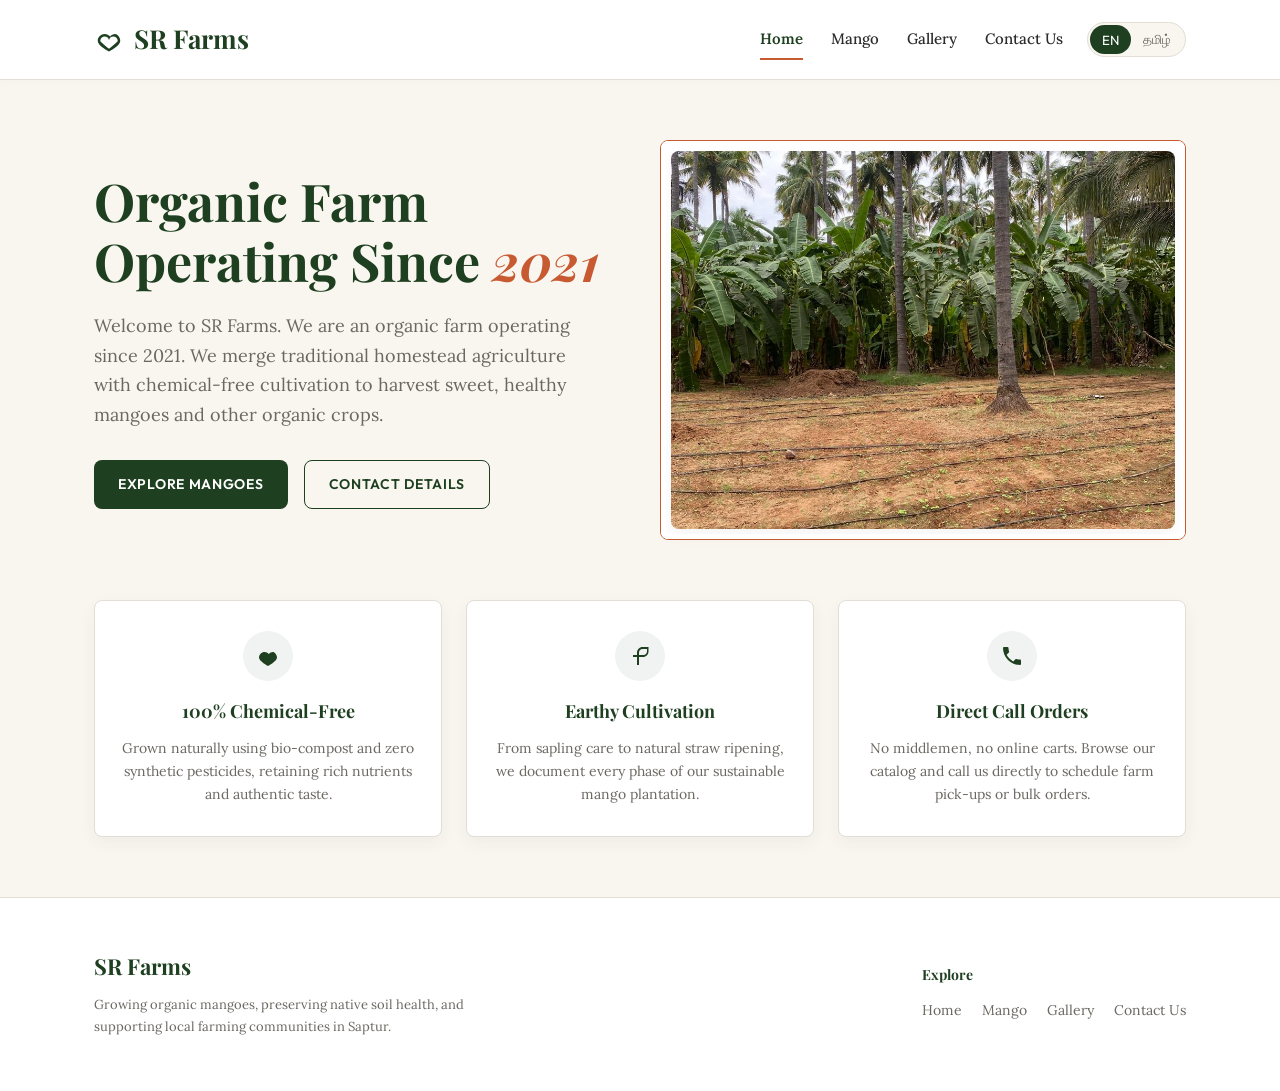
==== index.html @ 89721344 "Initial commit of SR Farms Website" ====
<!DOCTYPE html>
<html lang="en">
<head>
    <meta charset="UTF-8">
    <meta name="viewport" content="width=device-width, initial-scale=1.0">
    <title>SR Farms - Home</title>
    <link rel="stylesheet" href="style.css">
</head>
<body class="theme-rustic">

    <!-- Header Navigation -->
    <header>
        <div class="container">
            <a href="index.html" class="logo">
                <svg viewBox="0 0 24 24">
                    <path d="M17,8C15.3,8 13.82,8.76 12.82,9.97C11.82,8.76 10.3,8 8.6,8C5.5,8 3,10.5 3,13.6C3,17.5 12,22 12,22C12,22 21,17.5 21,13.6C21,10.5 18.5,8 17,8M12,19.86C10.29,18.5 5,14.07 5,13.6C5,11.61 6.61,10 8.6,10C10.15,10 11.45,11 11.87,12.5H12.13C12.55,11 13.85,10 15.4,10C17.39,10 19,11.61 19,13.6C19,14.07 13.71,18.5 12,19.86Z"/>
                </svg>
                SR Farms
            </a>
            
            <nav>
                <div class="nav-links">
                    <a href="index.html" class="active" data-key="nav-home">Home</a>
                    <a href="mango.html" data-key="nav-mango">Mango</a>
                    <a href="gallery.html" data-key="nav-gallery">Gallery</a>
                    <a href="contact.html" data-key="nav-contact">Contact Us</a>
                </div>

                <!-- Language Toggle -->
                <div class="lang-toggle">
                    <button class="lang-btn active" data-lang="en">EN</button>
                    <button class="lang-btn" data-lang="ta">தமிழ்</button>
                </div>

                <!-- Mobile Hamburger Menu Button -->
                <button class="hamburger" aria-label="Toggle Navigation">
                    <span></span>
                    <span></span>
                    <span></span>
                </button>
            </nav>
        </div>
    </header>

    <!-- Page Body -->
    <main>
        <section class="hero-home">
            <div class="container">
                <div class="hero-grid">
                    <div class="hero-content">
                        <h1 data-key="hero-title">Organic Farm Operating Since <span>2021</span></h1>
                        <p data-key="hero-subtitle">Welcome to SR Farms. We are an organic farm operating since 2021. We merge traditional homestead agriculture with chemical-free cultivation to harvest sweet, healthy mangoes and other organic crops.</p>
                        <div class="hero-actions">
                            <a href="mango.html" class="btn btn-primary" data-key="hero-cta-explore">Explore Mangoes</a>
                            <a href="contact.html" class="btn btn-outline" data-key="hero-cta-contact">Contact Details</a>
                        </div>
                    </div>
                    <div class="hero-image-wrap rustic-frame">
                        <img src="pictures/Plantation.jpeg" alt="SR Farms Plantation View">
                    </div>
                </div>

                <!-- Promos -->
                <div class="intro-cards">
                    <div class="intro-card">
                        <div class="intro-icon">
                            <svg viewBox="0 0 24 24">
                                <path d="M17,8C15.3,8 13.82,8.76 12.82,9.97C11.82,8.76 10.3,8 8.6,8C5.5,8 3,10.5 3,13.6C3,17.5 12,22 12,22C12,22 21,17.5 21,13.6C21,10.5 18.5,8 17,8Z"/>
                            </svg>
                        </div>
                        <h3 data-key="promo-organic-title">100% Chemical-Free</h3>
                        <p data-key="promo-organic-desc">Grown naturally using bio-compost and zero synthetic pesticides, retaining rich nutrients and authentic taste.</p>
                    </div>

                    <div class="intro-card">
                        <div class="intro-icon">
                            <svg viewBox="0 0 24 24">
                                <path d="M19,3H14.5C11.5,3 9,5.5 9,8.5V11H5V13H9V21H11V13H15C18,13 20.5,10.5 20.5,7.5V3H19M11,8.5C11,6.6 12.6,5 14.5,5H19V7.5C19,9.4 17.4,11 15.5,11H11V8.5Z"/>
                            </svg>
                        </div>
                        <h3 data-key="promo-timeline-title">Earthy Cultivation</h3>
                        <p data-key="promo-timeline-desc">From sapling care to natural straw ripening, we document every phase of our sustainable mango plantation.</p>
                    </div>

                    <div class="intro-card">
                        <div class="intro-icon">
                            <svg viewBox="0 0 24 24">
                                <path d="M6.62,10.79C8.06,13.62 10.38,15.94 13.21,17.38L15.41,15.18C15.69,14.9 16.08,14.82 16.43,14.93C17.55,15.3 18.75,15.5 20,15.5A1,1 0 0,1 21,16.5V20A1,1 0 0,1 20,21A17,17 0 0,1 3,4A1,1 0 0,1 4,3H7.5A1,1 0 0,1 8.5,4C8.5,5.25 8.7,6.45 9.07,7.57C9.18,7.92 9.1,8.31 8.82,8.59L6.62,10.79Z"/>
                            </svg>
                        </div>
                        <h3 data-key="promo-direct-title">Direct Call Orders</h3>
                        <p data-key="promo-direct-desc">No middlemen, no online carts. Browse our catalog and call us directly to schedule farm pick-ups or bulk orders.</p>
                    </div>
                </div>
            </div>
        </section>
    </main>

    <!-- Footer -->
    <footer>
        <div class="container">
            <div class="footer-top">
                <div class="footer-brand">
                    <span class="footer-logo">SR Farms</span>
                    <p style="margin-top: 10px; max-width: 400px; font-size: 13px;" data-key="footer-desc">Growing organic mangoes, preserving native soil health, and supporting local farming communities in Saptur.</p>
                </div>
                <div class="footer-nav-col">
                    <h4 style="color: var(--primary); font-family: var(--heading-font); margin-bottom: 12px;" data-key="footer-head-explore">Explore</h4>
                    <div class="footer-nav">
                        <a href="index.html" data-key="nav-home">Home</a>
                        <a href="mango.html" data-key="nav-mango">Mango</a>
                        <a href="gallery.html" data-key="nav-gallery">Gallery</a>
                        <a href="contact.html" data-key="nav-contact">Contact Us</a>
                    </div>
                </div>
            </div>

        </div>
    </footer>

    <!-- Page Scripts -->
    <script src="script.js"></script>
</body>
</html>
---- style.css ----
/* style.css - SR Farms Final Stylesheet (Rustic Homestead Theme) */

/* --- Google Fonts Import --- */
@import url('https://fonts.googleapis.com/css2?family=Lora:ital,wght@0,400;0,500;0,600;0,700;1,400&family=Playfair+Display:ital,wght@0,400;0,600;0,700;0,800;1,400;1,600&family=Outfit:wght@300;400;500;600;700&display=swap');

/* --- Design Tokens (Rustic Homestead) --- */
:root {
    --primary: #1E3F20;        /* Deep Forest Green */
    --primary-light: #2D5E30;
    --primary-rgb: 30, 63, 32;
    --secondary: #C85A32;      /* Warm Terracotta */
    --secondary-light: #DF7148;
    --accent: #E6A15C;         /* Soft Gold / Honey */
    --bg-color: #F9F6F0;       /* Warm Cream */
    --card-bg: #FFFFFF;
    --text-color: #2C2C2C;     /* Charcoal */
    --text-muted: #6B6862;
    --border-color: #E2DDD5;   /* Warm Grey */
    --heading-font: 'Playfair Display', Georgia, serif;
    --body-font: 'Lora', serif;
    --sans-font: 'Outfit', sans-serif; /* For small UI bits, badges, language toggles */
    
    --radius: 8px;
    --radius-sm: 4px;
    --radius-lg: 16px;
    --shadow: 0 6px 16px rgba(30, 63, 32, 0.05);
    --border: 1px solid var(--border-color);
    --header-height: 80px;
    --site-width: 1140px;
}

/* --- Resets --- */
* {
    margin: 0;
    padding: 0;
    box-sizing: border-box;
}

html {
    scroll-behavior: smooth;
}

body {
    font-family: var(--body-font);
    background-color: var(--bg-color);
    color: var(--text-color);
    line-height: 1.65;
    overflow-x: hidden;
}

a {
    color: inherit;
    text-decoration: none;
    transition: color 0.25s ease;
}

button {
    font-family: inherit;
    transition: all 0.25s ease;
}

/* --- Structural Containers --- */
.container {
    max-width: var(--site-width);
    margin: 0 auto;
    padding: 0 24px;
    width: 100%;
}

.section-padding {
    padding: 80px 0;
}

@media (max-width: 768px) {
    .section-padding {
        padding: 50px 0;
    }
}

/* Decorative border accent typical of Rustic Homestead */
.rustic-frame {
    border: 1px solid var(--secondary);
    outline: 5px solid #FFFFFF;
    outline-offset: -6px;
    border-radius: var(--radius);
    background-color: #FFFFFF;
}

/* --- Header & Navigation --- */
header {
    height: var(--header-height);
    background-color: var(--card-bg);
    border-bottom: var(--border);
    position: sticky;
    top: 0;
    z-index: 1000;
    box-shadow: 0 2px 10px rgba(30, 63, 32, 0.02);
}

header .container {
    display: flex;
    justify-content: space-between;
    align-items: center;
    height: 100%;
}

.logo {
    font-family: var(--heading-font);
    font-size: 26px;
    font-weight: 700;
    color: var(--primary);
    display: flex;
    align-items: center;
    gap: 10px;
}

.logo svg {
    fill: var(--primary);
    width: 30px;
    height: 30px;
}

nav {
    display: flex;
    align-items: center;
    gap: 24px;
}

.nav-links {
    display: flex;
    align-items: center;
    gap: 28px;
}

.nav-links a {
    font-weight: 500;
    font-size: 15px;
    padding: 8px 0;
    position: relative;
    color: var(--text-color);
    cursor: pointer;
}

.nav-links a::after {
    content: '';
    position: absolute;
    bottom: 0;
    left: 0;
    width: 0;
    height: 2px;
    background-color: var(--secondary);
    transition: width 0.3s ease;
}

.nav-links a.active {
    color: var(--primary);
    font-weight: 600;
}

.nav-links a.active::after {
    width: 100%;
}

/* Language Toggle Switch */
.lang-toggle {
    display: flex;
    background-color: var(--bg-color);
    border: var(--border);
    border-radius: 20px;
    padding: 2px;
    font-family: var(--sans-font);
    font-size: 12px;
    font-weight: 600;
}

.lang-btn {
    background: none;
    border: none;
    padding: 6px 12px;
    border-radius: 18px;
    cursor: pointer;
    color: var(--text-muted);
}

.lang-btn.active {
    background-color: var(--primary);
    color: #FFFFFF;
}

/* Mobile Nav Toggles */
.hamburger {
    display: none;
    background: none;
    border: none;
    cursor: pointer;
    padding: 8px;
    z-index: 1200;
}

.hamburger span {
    display: block;
    width: 24px;
    height: 2px;
    margin-bottom: 5px;
    background-color: var(--text-color);
    transition: all 0.3s ease;
}

.hamburger span:last-child {
    margin-bottom: 0;
}

.hamburger.open span:nth-child(1) {
    transform: rotate(45deg) translate(5px, 5px);
}

.hamburger.open span:nth-child(2) {
    opacity: 0;
}

.hamburger.open span:nth-child(3) {
    transform: rotate(-45deg) translate(5px, -5px);
}

@media (max-width: 900px) {
    .hamburger {
        display: block;
    }
    
    .nav-links {
        position: fixed;
        top: 0;
        right: -100%;
        width: 280px;
        height: 100vh;
        background-color: var(--card-bg);
        flex-direction: column;
        justify-content: flex-start;
        padding: 100px 24px 40px 24px;
        gap: 20px;
        transition: right 0.4s cubic-bezier(0.16, 1, 0.3, 1);
        border-left: var(--border);
        box-shadow: -10px 0 30px rgba(30, 63, 32, 0.05);
    }
    
    .nav-links.active {
        right: 0;
    }
    
    nav {
        gap: 16px;
    }
}

/* --- Common UI Button --- */
.btn {
    display: inline-flex;
    align-items: center;
    justify-content: center;
    padding: 12px 24px;
    font-size: 14px;
    font-weight: 600;
    border-radius: var(--radius);
    cursor: pointer;
    font-family: var(--sans-font);
    text-transform: uppercase;
    letter-spacing: 0.05em;
    border: none;
    outline: none;
}

.btn-primary {
    background-color: var(--primary);
    color: #FFFFFF !important;
}

.btn-primary:hover {
    background-color: var(--primary-light);
    transform: translateY(-1px);
    box-shadow: 0 4px 12px rgba(30, 63, 32, 0.15);
}

.btn-outline {
    background-color: transparent;
    border: 1px solid var(--primary);
    color: var(--primary);
}

.btn-outline:hover {
    background-color: var(--primary);
    color: #FFFFFF;
    transform: translateY(-1px);
}

.btn-secondary {
    background-color: var(--secondary);
    color: #FFFFFF !important;
}

.btn-secondary:hover {
    background-color: var(--secondary-light);
    transform: translateY(-1px);
    box-shadow: 0 4px 12px rgba(200, 90, 50, 0.2);
}

.badge {
    display: inline-block;
    padding: 4px 10px;
    font-size: 11px;
    font-weight: 600;
    border-radius: 4px;
    text-transform: uppercase;
    letter-spacing: 0.05em;
    font-family: var(--sans-font);
}

.badge-green {
    background-color: rgba(30, 63, 32, 0.08);
    color: var(--primary);
}

.badge-terracotta {
    background-color: rgba(200, 90, 50, 0.08);
    color: var(--secondary);
}



/* --- Section Title Header --- */
.section-header {
    text-align: center;
    max-width: 650px;
    margin: 0 auto 50px auto;
}

.section-header h2 {
    font-family: var(--heading-font);
    font-size: clamp(28px, 4vw, 38px);
    font-weight: 700;
    color: var(--primary);
    margin-bottom: 12px;
}

.section-header p {
    color: var(--text-muted);
    font-size: 16px;
}

/* --- Page 1: Home View --- */
.hero-home {
    padding: 60px 0;
    min-height: calc(80vh - var(--header-height));
    display: flex;
    align-items: center;
}

.hero-grid {
    display: grid;
    grid-template-columns: 1fr 1fr;
    gap: 40px;
    align-items: center;
}

@media (max-width: 900px) {
    .hero-grid {
        grid-template-columns: 1fr;
        text-align: center;
        gap: 30px;
    }
}

.hero-content h1 {
    font-family: var(--heading-font);
    font-size: clamp(34px, 4.5vw, 52px);
    font-weight: 700;
    line-height: 1.15;
    color: var(--primary);
    margin-bottom: 20px;
}

.hero-content h1 span {
    color: var(--secondary);
    font-style: italic;
}

.hero-content p {
    font-size: clamp(16px, 1.8vw, 18px);
    color: var(--text-muted);
    margin-bottom: 30px;
    max-width: 500px;
}

@media (max-width: 900px) {
    .hero-content p {
        margin: 0 auto 30px auto;
    }
}

.hero-actions {
    display: flex;
    gap: 16px;
}

@media (max-width: 900px) {
    .hero-actions {
        justify-content: center;
    }
}

.hero-image-wrap {
    width: 100%;
    height: 400px;
    position: relative;
    padding: 10px;
}

.hero-image-wrap img {
    width: 100%;
    height: 100%;
    object-fit: cover;
    border-radius: var(--radius);
    box-shadow: var(--shadow);
}

@media (max-width: 900px) {
    .hero-image-wrap {
        height: 280px;
        order: -1;
    }
}

/* Home Welcome Promo Cards */
.intro-cards {
    display: grid;
    grid-template-columns: repeat(3, 1fr);
    gap: 24px;
    margin-top: 60px;
}

@media (max-width: 768px) {
    .intro-cards {
        grid-template-columns: 1fr;
        gap: 20px;
    }
}

.intro-card {
    background-color: var(--card-bg);
    border: var(--border);
    padding: 30px 24px;
    border-radius: var(--radius);
    text-align: center;
    box-shadow: var(--shadow);
}

.intro-icon {
    width: 50px;
    height: 50px;
    margin: 0 auto 16px auto;
    background-color: rgba(30, 63, 32, 0.06);
    display: flex;
    align-items: center;
    justify-content: center;
    border-radius: 50%;
}

.intro-icon svg {
    width: 24px;
    height: 24px;
    fill: var(--primary);
}

.intro-card h3 {
    font-family: var(--heading-font);
    font-size: 18px;
    font-weight: 700;
    margin-bottom: 10px;
    color: var(--primary);
}

.intro-card p {
    font-size: 14px;
    color: var(--text-muted);
}

/* --- Page 2: Cultivation Process (Horizontal Slider Carousel) --- */
.carousel-container {
    max-width: 760px;
    margin: 0 auto;
    position: relative;
}

.carousel-viewport {
    overflow: hidden;
    border: var(--border);
    border-radius: var(--radius);
    background-color: var(--card-bg);
    box-shadow: var(--shadow);
    width: 100%;
}

.carousel-track {
    display: flex;
    transition: transform 0.4s cubic-bezier(0.16, 1, 0.3, 1);
    width: 100%;
}

.carousel-slide {
    flex: 0 0 100%;
    width: 100%;
    display: flex;
    flex-direction: column;
    overflow: hidden;
}

.carousel-media {
    width: 100%;
    height: 380px;
    background-color: #E2DDD5;
    position: relative;
    overflow: hidden;
    cursor: pointer;
}

.carousel-media img,
.carousel-media video {
    width: 100%;
    height: 100%;
    object-fit: contain;
    background-color: #1A1A1A;
}

.carousel-body {
    padding: 30px;
}

.carousel-step-num {
    font-family: var(--sans-font);
    font-size: 13px;
    font-weight: 700;
    color: var(--secondary);
    text-transform: uppercase;
    margin-bottom: 8px;
}

.carousel-body h3 {
    font-family: var(--heading-font);
    font-size: 22px;
    font-weight: 700;
    color: var(--primary);
    margin-bottom: 12px;
}

.carousel-body p {
    font-size: 15px;
    color: var(--text-muted);
}

.carousel-controls {
    display: flex;
    align-items: center;
    justify-content: space-between;
    margin-top: 24px;
    padding: 0 10px;
}

.carousel-arrow {
    background-color: var(--card-bg);
    border: var(--border);
    width: 44px;
    height: 44px;
    border-radius: 50%;
    display: flex;
    align-items: center;
    justify-content: center;
    cursor: pointer;
    color: var(--primary);
    box-shadow: var(--shadow);
}

.carousel-arrow:hover:not(:disabled) {
    background-color: var(--primary);
    color: #FFFFFF;
    border-color: var(--primary);
}

.carousel-arrow:disabled {
    opacity: 0.35;
    cursor: not-allowed;
}

.carousel-arrow svg {
    width: 20px;
    height: 20px;
    fill: currentColor;
}

.carousel-dots {
    display: flex;
    gap: 10px;
}

.carousel-dot {
    width: 10px;
    height: 10px;
    border-radius: 50%;
    background-color: var(--border-color);
    border: none;
    cursor: pointer;
    transition: all 0.25s ease;
}

.carousel-dot.active {
    background-color: var(--secondary);
    transform: scale(1.25);
}

@media (max-width: 576px) {
    .carousel-media {
        height: 240px;
    }
    .carousel-body {
        padding: 20px;
    }
}

/* --- Page 3: Mango Varieties --- */
.mango-grid {
    display: grid;
    grid-template-columns: repeat(auto-fit, minmax(320px, 1fr));
    gap: 30px;
    max-width: 760px;
    margin: 0 auto;
}

@media (max-width: 576px) {
    .mango-grid {
        grid-template-columns: 1fr;
    }
}

.mango-card {
    background-color: var(--card-bg);
    border: var(--border);
    border-radius: var(--radius);
    box-shadow: var(--shadow);
    overflow: hidden;
    display: flex;
    flex-direction: column;
    height: 100%;
}

.mango-card-top {
    height: 150px;
    background: linear-gradient(135deg, rgba(230, 161, 92, 0.1) 0%, rgba(200, 90, 50, 0.1) 100%);
    display: flex;
    align-items: center;
    justify-content: center;
    position: relative;
    border-bottom: var(--border);
    overflow: hidden;
}

.mango-card-top img {
    width: 100%;
    height: 100%;
    object-fit: cover;
}

/* Big styled initial character backdrop */
.mango-card-letter {
    font-family: var(--heading-font);
    font-size: 96px;
    font-weight: 900;
    color: rgba(30, 63, 32, 0.05);
    position: absolute;
    pointer-events: none;
}

/* Beautiful organic styled mango symbol */
.mango-symbol {
    width: 60px;
    height: 60px;
    fill: var(--secondary);
}

.mango-card-badge {
    position: absolute;
    top: 16px;
    right: 16px;
}

.mango-card-details {
    padding: 24px;
    display: flex;
    flex-direction: column;
    flex-grow: 1;
}

.mango-card-details h3 {
    font-family: var(--heading-font);
    font-size: 22px;
    font-weight: 700;
    color: var(--primary);
    margin-bottom: 4px;
}

.mango-alt-name {
    font-family: var(--sans-font);
    font-size: 13px;
    font-weight: 600;
    color: var(--text-muted);
    margin-bottom: 12px;
}

.mango-card-details p {
    font-size: 14px;
    color: var(--text-muted);
    line-height: 1.6;
    margin-bottom: 20px;
    flex-grow: 1;
}

.mango-card-footer {
    border-top: var(--border);
    padding-top: 16px;
    display: flex;
    justify-content: space-between;
    align-items: center;
    font-family: var(--sans-font);
    font-size: 13px;
    font-weight: 600;
}

.mango-taste {
    color: var(--secondary);
}

.mango-season {
    color: var(--primary);
}

/* --- Page 4: Gallery View --- */
.gallery-grid {
    display: grid;
    grid-template-columns: repeat(3, 1fr);
    gap: 20px;
}

@media (max-width: 768px) {
    .gallery-grid {
        grid-template-columns: repeat(2, 1fr);
    }
}

@media (max-width: 480px) {
    .gallery-grid {
        grid-template-columns: 1fr;
    }
}

.gallery-item {
    position: relative;
    height: 250px;
    border-radius: var(--radius);
    overflow: hidden;
    cursor: pointer;
    box-shadow: var(--shadow);
    border: var(--border);
}

.gallery-item img {
    width: 100%;
    height: 100%;
    object-fit: cover;
    transition: transform 0.4s ease;
}

.gallery-item:hover img {
    transform: scale(1.05);
}

/* Overlay that appears on hover */
.gallery-overlay {
    position: absolute;
    inset: 0;
    background: linear-gradient(to top, rgba(30, 63, 32, 0.9) 0%, rgba(30, 63, 32, 0.2) 100%);
    opacity: 0;
    display: flex;
    flex-direction: column;
    justify-content: flex-end;
    padding: 20px;
    transition: opacity 0.3s ease;
    color: #FFFFFF;
}

.gallery-item:hover .gallery-overlay {
    opacity: 1;
}

.gallery-overlay h4 {
    font-family: var(--heading-font);
    font-size: 18px;
    font-weight: 700;
    margin-bottom: 4px;
}

.gallery-overlay p {
    font-size: 12px;
    color: rgba(255, 255, 255, 0.85);
}

/* Lightbox Modal */
.lightbox {
    position: fixed;
    inset: 0;
    background-color: rgba(0, 0, 0, 0.95);
    z-index: 2000;
    display: none;
    align-items: center;
    justify-content: center;
    padding: 24px;
}

.lightbox.active {
    display: flex;
}

.lightbox-content {
    max-width: 900px;
    max-height: 80vh;
    position: relative;
    width: 100%;
    display: flex;
    flex-direction: column;
    align-items: center;
}

.lightbox-close {
    position: absolute;
    top: -40px;
    right: 0;
    color: #FFFFFF;
    font-size: 36px;
    cursor: pointer;
    background: none;
    border: none;
}

.lightbox-view {
    width: 100%;
    height: 500px;
    background-color: #000;
    display: flex;
    align-items: center;
    justify-content: center;
    border-radius: var(--radius);
    overflow: hidden;
}

.lightbox-view img,
.lightbox-view video {
    max-width: 100%;
    max-height: 100%;
    object-fit: contain;
}

@media (max-width: 768px) {
    .lightbox-view {
        height: 300px;
    }
}

.lightbox-caption {
    color: #FFFFFF;
    text-align: center;
    margin-top: 16px;
    font-size: 16px;
    font-weight: 500;
}

/* --- Page 5: Contact View --- */
.contact-grid {
    display: grid;
    grid-template-columns: 1fr 1fr;
    gap: 40px;
    align-items: start;
}

@media (max-width: 900px) {
    .contact-grid {
        grid-template-columns: 1fr;
        gap: 30px;
    }
}

.contact-details-box {
    background-color: var(--card-bg);
    border: var(--border);
    padding: 40px 30px;
    border-radius: var(--radius);
    box-shadow: var(--shadow);
}

@media (max-width: 576px) {
    .contact-details-box {
        padding: 30px 20px;
    }
}

.contact-details-box h3 {
    font-family: var(--heading-font);
    font-size: 24px;
    color: var(--primary);
    margin-bottom: 24px;
    border-bottom: 2px solid var(--border-color);
    padding-bottom: 12px;
}

.contact-item {
    display: flex;
    gap: 16px;
    margin-bottom: 28px;
}

.contact-icon-box {
    width: 44px;
    height: 44px;
    background-color: rgba(30, 63, 32, 0.05);
    border-radius: 50%;
    display: flex;
    align-items: center;
    justify-content: center;
    flex-shrink: 0;
}

.contact-icon-box svg {
    width: 20px;
    height: 20px;
    fill: var(--primary);
}

.contact-info-text h4 {
    font-family: var(--heading-font);
    font-size: 16px;
    font-weight: 700;
    margin-bottom: 4px;
    color: var(--primary);
}

.contact-info-text p,
.contact-info-text a {
    font-size: 14px;
    color: var(--text-muted);
}

.contact-info-text a:hover {
    color: var(--secondary);
}

/* Call to Action Direct Order Promo */
.call-to-order-box {
    background: linear-gradient(135deg, var(--primary) 0%, var(--primary-light) 100%);
    color: #FFFFFF;
    padding: 30px;
    border-radius: var(--radius);
    text-align: center;
    box-shadow: var(--shadow);
    margin-top: 30px;
}

.call-to-order-box h3 {
    font-family: var(--heading-font);
    font-size: 22px;
    margin-bottom: 10px;
}

.call-to-order-box p {
    font-size: 14px;
    color: rgba(255, 255, 255, 0.85);
    margin-bottom: 20px;
}

.call-to-order-box .btn {
    display: inline-flex;
    gap: 10px;
}

.call-to-order-box .btn svg {
    fill: currentColor;
    width: 18px;
    height: 18px;
}

.map-wrapper {
    height: 430px;
    border-radius: var(--radius);
    border: var(--border);
    overflow: hidden;
    position: relative;
    box-shadow: var(--shadow);
}

.map-wrapper iframe {
    width: 100%;
    height: 100%;
    border: none;
    filter: grayscale(0.2) contrast(1.1);
}

@media (max-width: 900px) {
    .map-wrapper {
        height: 300px;
    }
}

/* --- Footer --- */
footer {
    background-color: var(--card-bg);
    border-top: var(--border);
    padding: 50px 0 24px 0;
    color: var(--text-muted);
    font-size: 14px;
}

.footer-top {
    display: flex;
    justify-content: space-between;
    align-items: center;
    margin-bottom: 30px;
}

@media (max-width: 768px) {
    .footer-top {
        flex-direction: column;
        gap: 16px;
        text-align: center;
    }
}

.footer-logo {
    font-family: var(--heading-font);
    font-size: 22px;
    font-weight: 700;
    color: var(--primary);
}

.footer-nav {
    display: flex;
    gap: 20px;
}

@media (max-width: 768px) {
    .footer-nav {
        flex-wrap: wrap;
        justify-content: center;
    }
}

.footer-nav a {
    cursor: pointer;
}

.footer-nav a:hover {
    color: var(--primary);
}

.footer-bottom {
    border-top: var(--border);
    padding-top: 24px;
    display: flex;
    justify-content: space-between;
    align-items: center;
    font-size: 12px;
}

@media (max-width: 768px) {
    .footer-bottom {
        flex-direction: column;
        gap: 16px;
        text-align: center;
    }
}
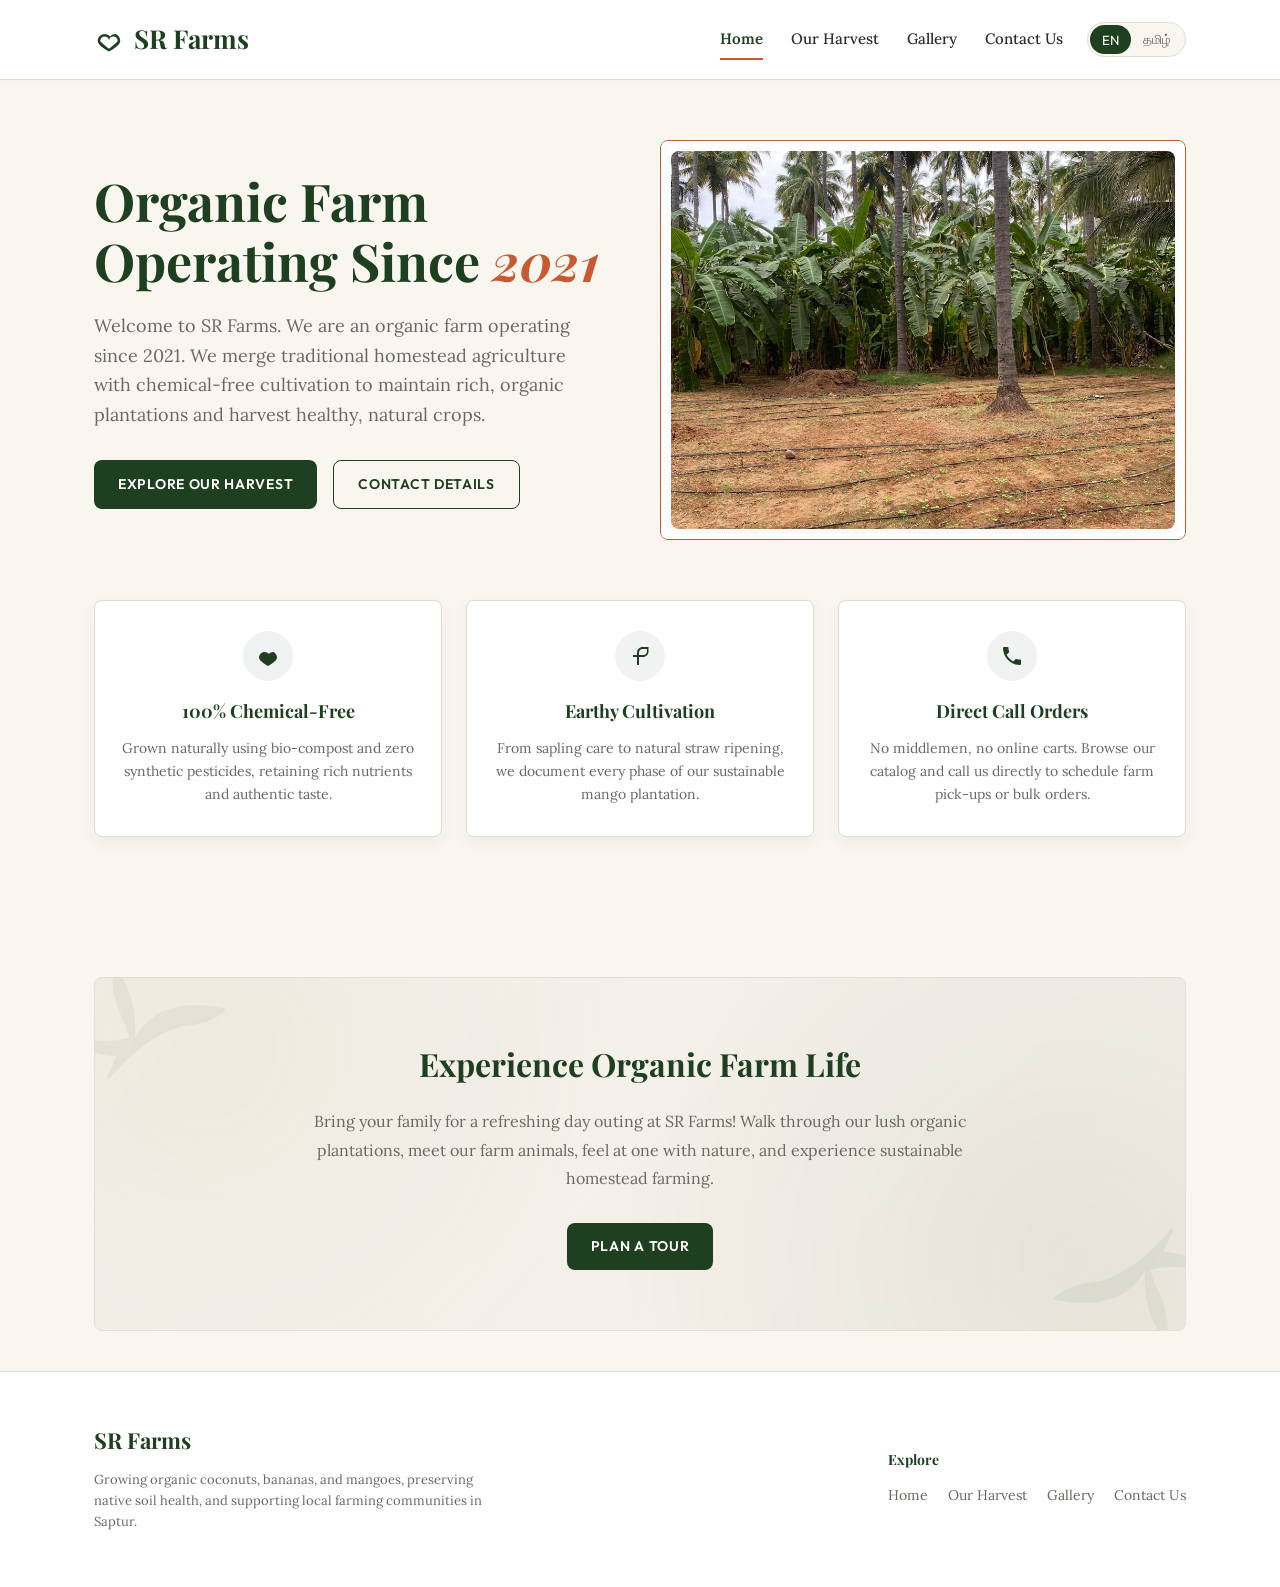
==== commit 2b4d6cf7: "feat: transition mango page to our harvest, implement bilingual coconut and mango carousels, expand " ====
--- a/index.html
+++ b/index.html
@@ -21,7 +21,7 @@
             <nav>
                 <div class="nav-links">
                     <a href="index.html" class="active" data-key="nav-home">Home</a>
-                    <a href="mango.html" data-key="nav-mango">Mango</a>
+                    <a href="produce.html" data-key="nav-produce">Our Harvest</a>
                     <a href="gallery.html" data-key="nav-gallery">Gallery</a>
                     <a href="contact.html" data-key="nav-contact">Contact Us</a>
                 </div>
@@ -49,9 +49,9 @@
                 <div class="hero-grid">
                     <div class="hero-content">
                         <h1 data-key="hero-title">Organic Farm Operating Since <span>2021</span></h1>
-                        <p data-key="hero-subtitle">Welcome to SR Farms. We are an organic farm operating since 2021. We merge traditional homestead agriculture with chemical-free cultivation to harvest sweet, healthy mangoes and other organic crops.</p>
+                        <p data-key="hero-subtitle">Welcome to SR Farms. We are an organic farm operating since 2021. We merge traditional homestead agriculture with chemical-free cultivation to maintain rich, organic plantations and harvest healthy, natural crops.</p>
                         <div class="hero-actions">
-                            <a href="mango.html" class="btn btn-primary" data-key="hero-cta-explore">Explore Mangoes</a>
+                            <a href="produce.html" class="btn btn-primary" data-key="hero-cta-explore">Explore Our Harvest</a>
                             <a href="contact.html" class="btn btn-outline" data-key="hero-cta-contact">Contact Details</a>
                         </div>
                     </div>
@@ -94,6 +94,28 @@
                 </div>
             </div>
         </section>
+
+        <!-- Farm Tours Section -->
+        <section class="container">
+            <div class="tours-banner">
+                <!-- Background decorative leaves -->
+                <div class="tours-bg-leaf leaf-left">
+                    <svg viewBox="0 0 100 100" xmlns="http://www.w3.org/2000/svg">
+                        <path d="M50 95 C 50 95, 52 50, 75 30 C 85 22, 90 10, 90 5 C 80 10, 68 15, 60 25 C 45 40, 48 60, 48 60 C 48 60, 40 45, 25 35 C 15 28, 5 25, 5 25 C 10 35, 18 45, 30 52 C 40 58, 45 62, 45 62 C 45 62, 35 75, 20 80 C 10 83, 2 85, 2 85 C 8 88, 20 88, 30 85 C 40 82, 45 78, 45 78 C 45 78, 47 88, 48 95 Z" fill="currentColor"/>
+                    </svg>
+                </div>
+                <div class="tours-bg-leaf leaf-right">
+                    <svg viewBox="0 0 100 100" xmlns="http://www.w3.org/2000/svg">
+                        <path d="M50 95 C 50 95, 52 50, 75 30 C 85 22, 90 10, 90 5 C 80 10, 68 15, 60 25 C 45 40, 48 60, 48 60 C 48 60, 40 45, 25 35 C 15 28, 5 25, 5 25 C 10 35, 18 45, 30 52 C 40 58, 45 62, 45 62 C 45 62, 35 75, 20 80 C 10 83, 2 85, 2 85 C 8 88, 20 88, 30 85 C 40 82, 45 78, 45 78 C 45 78, 47 88, 48 95 Z" fill="currentColor"/>
+                    </svg>
+                </div>
+                <div class="tours-banner-content">
+                    <h2 data-key="tour-title">Experience Organic Farm Life</h2>
+                    <p data-key="tour-desc">Bring your family for a refreshing day outing at SR Farms! Walk through our lush organic plantations, meet our farm animals, feel at one with nature, and experience sustainable homestead farming.</p>
+                    <a href="contact.html" class="btn btn-primary" data-key="tour-cta">Plan a Tour</a>
+                </div>
+            </div>
+        </section>
     </main>
 
     <!-- Footer -->
@@ -102,13 +124,13 @@
             <div class="footer-top">
                 <div class="footer-brand">
                     <span class="footer-logo">SR Farms</span>
-                    <p style="margin-top: 10px; max-width: 400px; font-size: 13px;" data-key="footer-desc">Growing organic mangoes, preserving native soil health, and supporting local farming communities in Saptur.</p>
+                    <p style="margin-top: 10px; max-width: 400px; font-size: 13px;" data-key="footer-desc">Growing organic coconuts, bananas, and mangoes, preserving native soil health, and supporting local farming communities in Saptur.</p>
                 </div>
                 <div class="footer-nav-col">
                     <h4 style="color: var(--primary); font-family: var(--heading-font); margin-bottom: 12px;" data-key="footer-head-explore">Explore</h4>
                     <div class="footer-nav">
                         <a href="index.html" data-key="nav-home">Home</a>
-                        <a href="mango.html" data-key="nav-mango">Mango</a>
+                        <a href="produce.html" data-key="nav-produce">Our Harvest</a>
                         <a href="gallery.html" data-key="nav-gallery">Gallery</a>
                         <a href="contact.html" data-key="nav-contact">Contact Us</a>
                     </div>
--- a/style.css
+++ b/style.css
@@ -526,8 +526,7 @@
 .carousel-media video {
     width: 100%;
     height: 100%;
-    object-fit: contain;
-    background-color: #1A1A1A;
+    object-fit: cover;
 }
 
 .carousel-body {
@@ -1081,3 +1080,232 @@
         text-align: center;
     }
 }
+
+/* --- Produce & Farm Tour Restructure Styles --- */
+.produce-grid {
+    display: grid;
+    grid-template-columns: repeat(auto-fit, minmax(280px, 1fr));
+    gap: 30px;
+    margin-top: 30px;
+}
+
+.produce-card {
+    background-color: var(--card-bg);
+    border: var(--border);
+    border-radius: var(--radius);
+    box-shadow: var(--shadow);
+    overflow: hidden;
+    display: flex;
+    flex-direction: column;
+    height: 100%;
+    transition: transform var(--transition), box-shadow var(--transition);
+}
+
+.produce-card:hover {
+    transform: translateY(-5px);
+    box-shadow: 0 12px 24px rgba(30, 63, 32, 0.12);
+}
+
+.produce-card-top {
+    height: 260px;
+    position: relative;
+    overflow: hidden;
+    border-bottom: var(--border);
+}
+
+.produce-card-top img {
+    width: 100%;
+    height: 100%;
+    object-fit: cover;
+}
+
+.produce-card-details {
+    padding: 24px;
+    flex-grow: 1;
+    display: flex;
+    flex-direction: column;
+}
+
+.produce-card-details h4 {
+    font-family: var(--heading-font);
+    font-size: 20px;
+    color: var(--primary);
+    margin-bottom: 10px;
+}
+
+.produce-card-details p {
+    font-size: 14px;
+    line-height: 1.6;
+    color: var(--text-muted);
+}
+
+/* Banana Layout */
+.banana-split-card {
+    display: grid;
+    grid-template-columns: 1fr 1fr;
+    background-color: var(--card-bg);
+    border: var(--border);
+    border-radius: var(--radius);
+    box-shadow: var(--shadow);
+    overflow: hidden;
+    margin-top: 30px;
+}
+
+@media (max-width: 768px) {
+    .banana-split-card {
+        grid-template-columns: 1fr;
+    }
+}
+
+.banana-img-wrap {
+    height: 100%;
+    min-height: 320px;
+    position: relative;
+}
+
+.banana-img-wrap img {
+    width: 100%;
+    height: 100%;
+    object-fit: cover;
+}
+
+.banana-content-wrap {
+    padding: 40px;
+    display: flex;
+    flex-direction: column;
+    justify-content: center;
+}
+
+.banana-content-wrap h4 {
+    font-family: var(--heading-font);
+    font-size: 24px;
+    color: var(--primary);
+    margin-bottom: 15px;
+}
+
+.banana-content-wrap p {
+    font-size: 15px;
+    line-height: 1.7;
+    color: var(--text-muted);
+}
+
+/* Farm Tours Banner */
+.tours-banner {
+    background: radial-gradient(circle at 10% 20%, rgba(204, 153, 102, 0.08) 0%, transparent 40%), 
+                radial-gradient(circle at 90% 80%, rgba(30, 63, 32, 0.08) 0%, transparent 45%), 
+                linear-gradient(135deg, rgba(30, 63, 32, 0.03) 0%, rgba(204, 153, 102, 0.05) 100%);
+    border: var(--border);
+    border-radius: var(--radius);
+    padding: 60px 40px;
+    margin: 80px 0 40px 0;
+    text-align: center;
+    position: relative;
+    overflow: hidden;
+}
+
+.tours-bg-leaf {
+    position: absolute;
+    width: 140px;
+    height: 140px;
+    color: var(--primary);
+    opacity: 0.05; /* very subtle watermark so text remains highly readable */
+    pointer-events: none;
+    z-index: 1;
+    transition: transform 0.6s cubic-bezier(0.25, 1, 0.5, 1);
+}
+
+.tours-bg-leaf.leaf-left {
+    top: -20px;
+    left: -20px;
+    transform: rotate(35deg);
+}
+
+.tours-bg-leaf.leaf-right {
+    bottom: -20px;
+    right: -20px;
+    transform: rotate(215deg);
+}
+
+.tours-banner:hover .tours-bg-leaf.leaf-left {
+    transform: rotate(45deg) scale(1.05);
+}
+
+.tours-banner:hover .tours-bg-leaf.leaf-right {
+    transform: rotate(225deg) scale(1.05);
+}
+
+.tours-banner-content {
+    max-width: 700px;
+    margin: 0 auto;
+    position: relative;
+    z-index: 2;
+}
+
+.tours-banner h2 {
+    font-family: var(--heading-font);
+    font-size: 32px;
+    color: var(--primary);
+    margin-bottom: 16px;
+}
+
+.tours-banner p {
+    font-size: 16px;
+    line-height: 1.8;
+    color: var(--text-muted);
+    margin-bottom: 30px;
+}
+
+
+/* Mango Drawer Section */
+.mango-drawer-card {
+    background-color: var(--card-bg);
+    border: var(--border);
+    border-radius: var(--radius);
+    box-shadow: var(--shadow);
+    padding: 40px;
+    margin-top: 30px;
+    transition: box-shadow var(--transition);
+}
+
+.mango-drawer-header {
+    display: flex;
+    align-items: center;
+    gap: 24px;
+}
+
+@media (max-width: 768px) {
+    .mango-drawer-header {
+        flex-direction: column;
+        text-align: center;
+    }
+}
+
+.mango-drawer-icon {
+    width: 64px;
+    height: 64px;
+    background-color: rgba(204, 153, 102, 0.12);
+    border-radius: 50%;
+    display: flex;
+    align-items: center;
+    justify-content: center;
+    flex-shrink: 0;
+}
+
+.mango-drawer-icon svg {
+    width: 32px;
+    height: 32px;
+    fill: var(--accent);
+}
+
+.mango-drawer-text h3 {
+    font-family: var(--heading-font);
+    font-size: 24px;
+    color: var(--primary);
+    margin-bottom: 8px;
+}
+
+.mango-drawer-text p {
+    font-size: 15px;
+    line-height: 1.7;
+    color: var(--text-muted);
+}
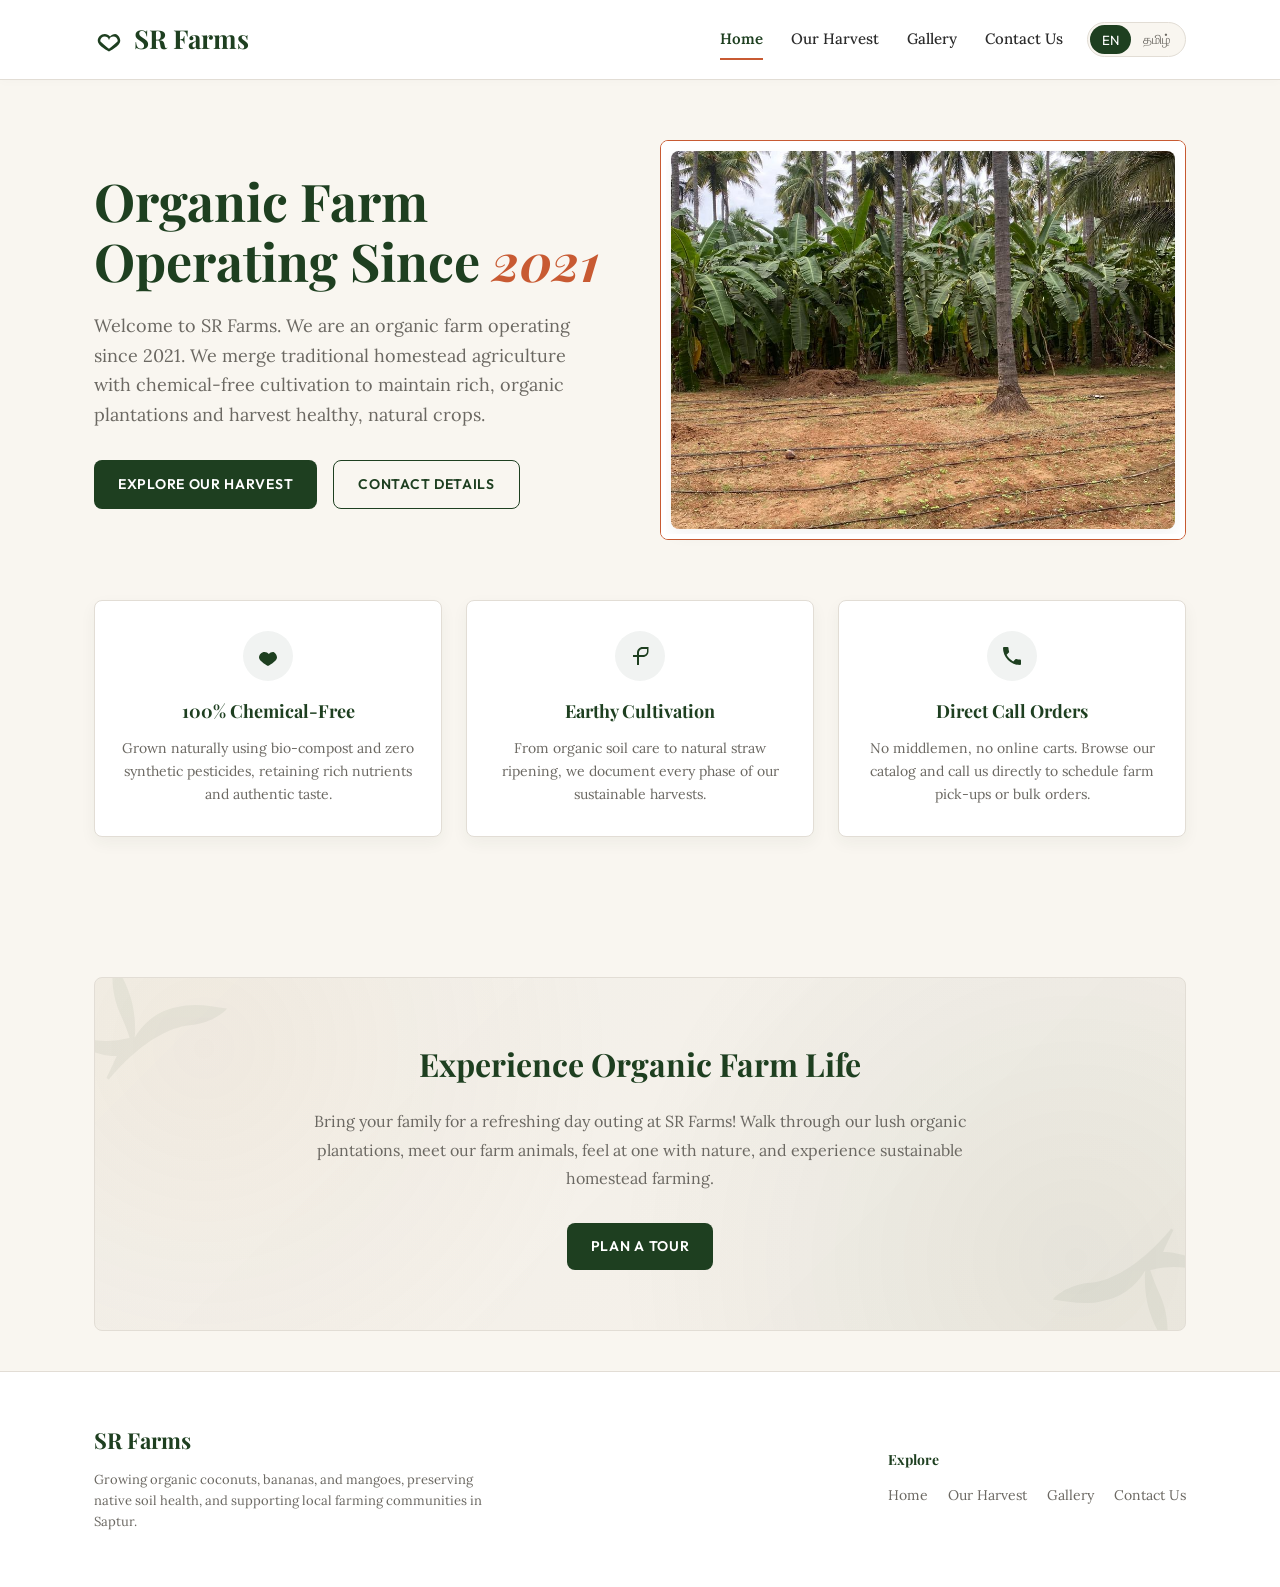
==== commit 3f3a3f59: "Refine timeline, captions, map alignment, and cultivation slider aspect ratio" ====
--- a/index.html
+++ b/index.html
@@ -79,7 +79,7 @@
                             </svg>
                         </div>
                         <h3 data-key="promo-timeline-title">Earthy Cultivation</h3>
-                        <p data-key="promo-timeline-desc">From sapling care to natural straw ripening, we document every phase of our sustainable mango plantation.</p>
+                        <p data-key="promo-timeline-desc">From organic soil care to natural straw ripening, we document every phase of our sustainable harvests.</p>
                     </div>
 
                     <div class="intro-card">
--- a/style.css
+++ b/style.css
@@ -529,6 +529,12 @@
     object-fit: cover;
 }
 
+.carousel-media.media-contain img,
+.carousel-media.media-contain video {
+    object-fit: contain;
+    background-color: #1A1A1A;
+}
+
 .carousel-body {
     padding: 30px;
 }
@@ -883,7 +889,7 @@
     display: grid;
     grid-template-columns: 1fr 1fr;
     gap: 40px;
-    align-items: start;
+    align-items: stretch;
 }
 
 @media (max-width: 900px) {
@@ -992,7 +998,8 @@
 }
 
 .map-wrapper {
-    height: 430px;
+    height: 100%;
+    min-height: 450px;
     border-radius: var(--radius);
     border: var(--border);
     overflow: hidden;
